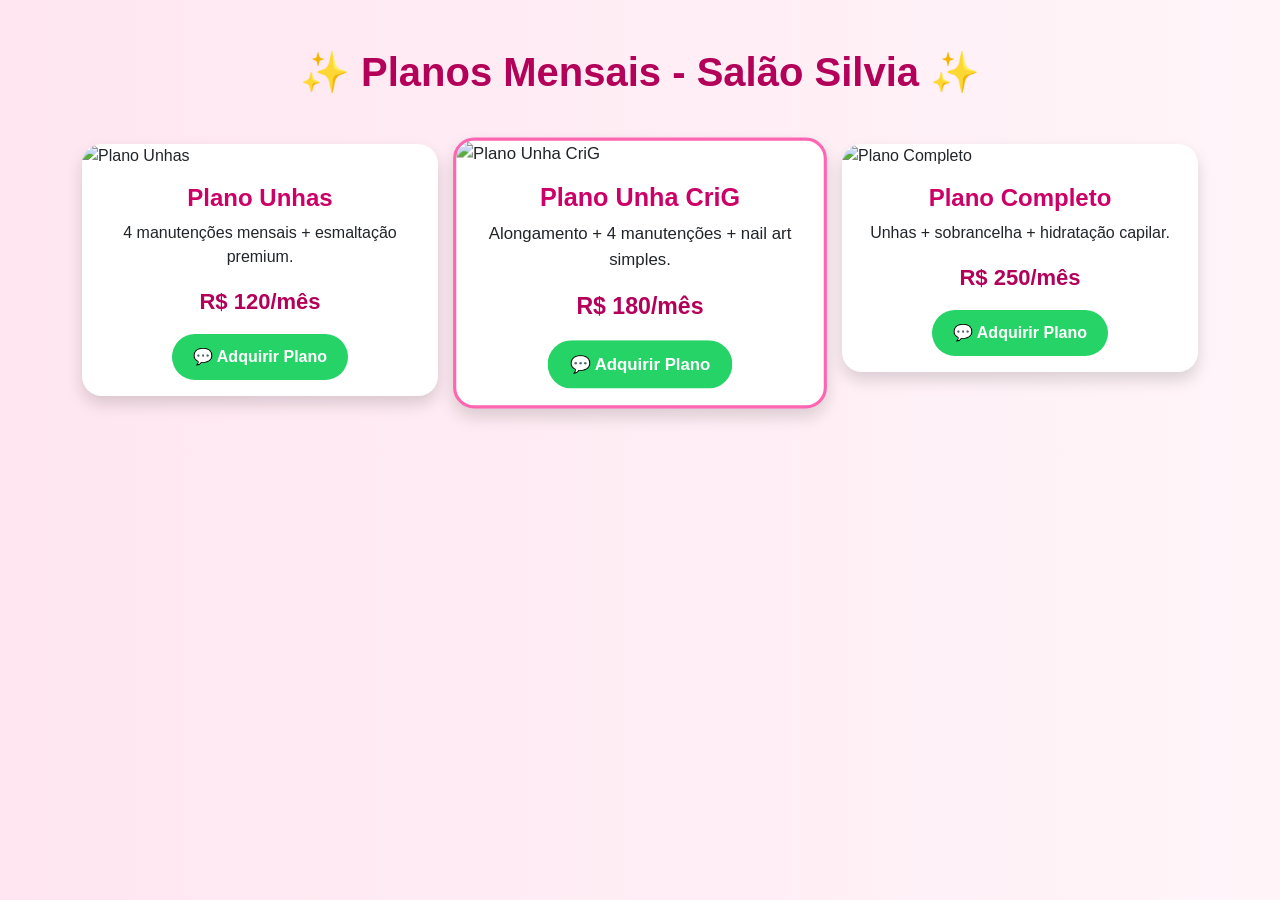
==== index.html @ c699f8d3 "Update and rename INDEX.HTML to index.html" ====
<!DOCTYPE html>
<html lang="pt-br">
<head>
  <meta charset="UTF-8">
  <title>Planos - Salão Silvia</title>
   <!-- Bootstrap -->
  <link href="https://cdn.jsdelivr.net/npm/bootstrap@5.3.2/dist/css/bootstrap.min.css" rel="stylesheet">
   <!-- CSS Personalizado -->
  <link rel="stylesheet" href="style.css">
</head>
<body>

<div class="container py-5">
  <h1 class="text-center mb-5">✨ Planos Mensais - Salão Silvia ✨</h1>

  <div class="row g-4">

    <!-- Plano Unhas -->
    <div class="col-md-4">
      <div class="card shadow">
        <img src="img/unhas.jpg" class="card-img-top" alt="Plano Unhas">
        <div class="card-body text-center">
          <h4 class="card-title">Plano Unhas</h4>
          <p>4 manutenções mensais + esmaltação premium.</p>
          <div class="price mb-3">R$ 120/mês</div>
          <a href="https://wa.me/5585999999999?text=Quero%20esse%20plano%20Silvia%20-%20Plano%20Unhas"
             class="btn btn-whatsapp">
             💬 Adquirir Plano
          </a>
        </div>
      </div>
    </div>

    <!-- Plano Unha CriG -->
    <div class="col-md-4">
      <div class="card shadow destaque">
        <img src="img/unhacrig.jpg" class="card-img-top" alt="Plano Unha CriG">
        <div class="card-body text-center">
          <h4 class="card-title">Plano Unha CriG</h4>
          <p>Alongamento + 4 manutenções + nail art simples.</p>
          <div class="price mb-3">R$ 180/mês</div>
          <a href="https://wa.me/5585999999999?text=Quero%20esse%20plano%20Silvia%20-%20Plano%20Unha%20CriG"
             class="btn btn-whatsapp">
             💬 Adquirir Plano
          </a>
        </div>
      </div>
    </div>

    <!-- Plano Completo -->
    <div class="col-md-4">
      <div class="card shadow">
        <img src="img/completo.jpg" class="card-img-top" alt="Plano Completo">
        <div class="card-body text-center">
          <h4 class="card-title">Plano Completo</h4>
          <p>Unhas + sobrancelha + hidratação capilar.</p>
          <div class="price mb-3">R$ 250/mês</div>
          <a href="https://wa.me/5585999999999?text=Quero%20esse%20plano%20Silvia%20-%20Plano%20Completo"
             class="btn btn-whatsapp">
             💬 Adquirir Plano
          </a>
        </div>
      </div>
    </div>

  </div>
</div>

</body>
</html>
---- style.css ----
body {
  background: linear-gradient(to right, #ffe6f0, #fff5f9);
  font-family: 'Segoe UI', sans-serif;
}

h1 {
  color: #b30059;
  font-weight: bold;
}

.card {
  border: none;
  border-radius: 20px;
  overflow: hidden;
  transition: 0.4s;
}

.card:hover {
  transform: translateY(-12px);
  box-shadow: 0px 15px 35px rgba(0, 0, 0, 0.15);
}

.card-title {
  color: #cc0066;
  font-weight: bold;
}

.price {
  font-size: 22px;
  font-weight: bold;
  color: #b30059;
}

.btn-whatsapp {
  background-color: #25D366;
  color: white;
  font-weight: bold;
  border-radius: 30px;
  padding: 10px 20px;
  transition: 0.3s;
}

.btn-whatsapp:hover {
  background-color: #1ebe5d;
  color: white;
}

/* Plano destaque */
.destaque {
  border: 3px solid #ff66b2;
  transform: scale(1.05);
}
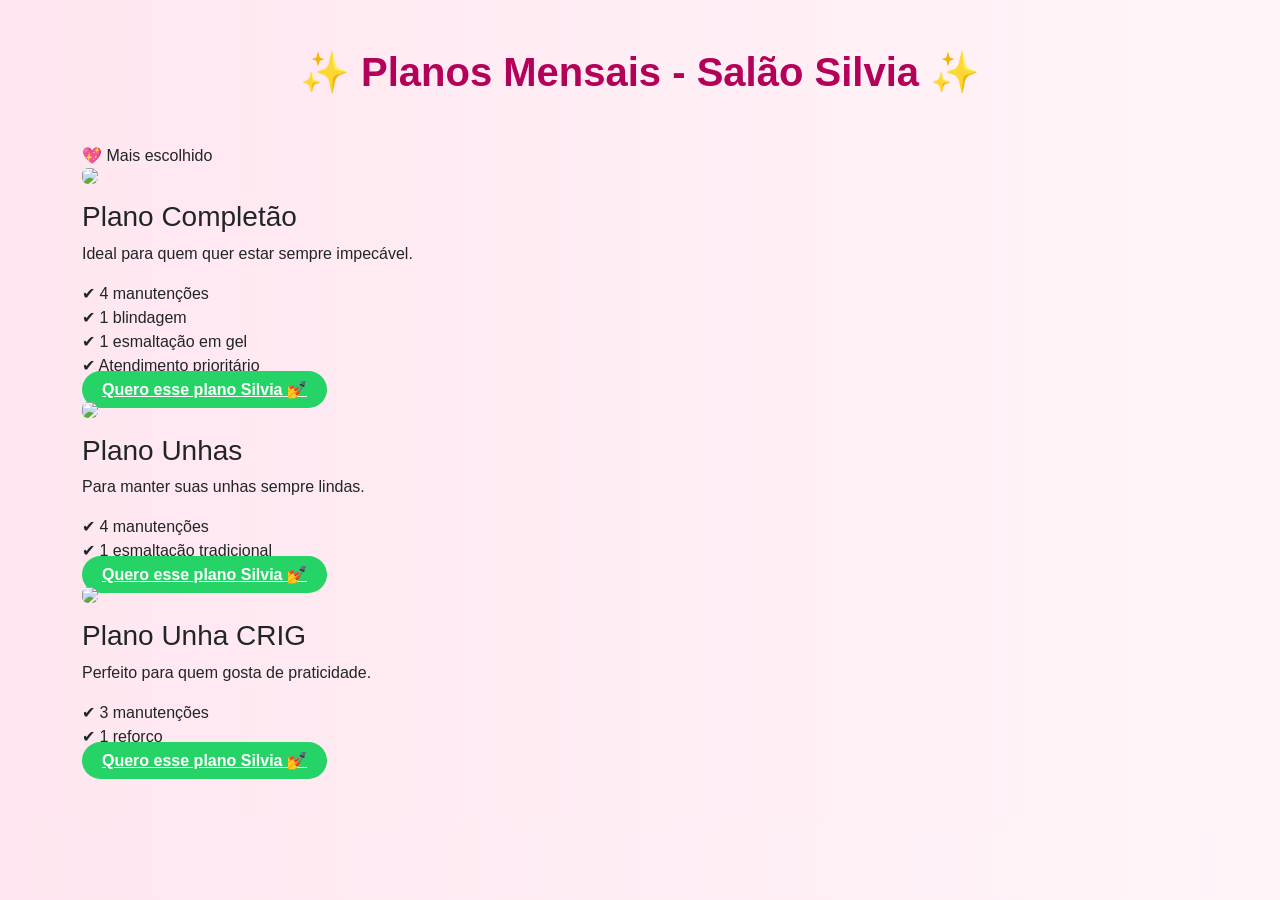
==== commit a63027e6: "Revise index.html with new plan details and layout Updated the HTML structure to include new plans a" ====
--- a/index.html
+++ b/index.html
@@ -9,61 +9,77 @@
   <link rel="stylesheet" href="style.css">
 </head>
 <body>
+  <div class="container py-5">
 
-<div class="container py-5">
-  <h1 class="text-center mb-5">✨ Planos Mensais - Salão Silvia ✨</h1>
+  <h1 class="text-center mb-5 titulo">
+    ✨ Planos Mensais - Salão Silvia ✨
+  </h1>
 
-  <div class="row g-4">
+  <!-- PLANO MAIS VENDIDO -->
+  <div class="plano-card mais-vendido">
+    <div class="tag-popular">💖 Mais escolhido</div>
+    <img src="fotos/unhas.png" class="img-fluid rounded mb-3">
 
-    <!-- Plano Unhas -->
-    <div class="col-md-4">
-      <div class="card shadow">
-        <img src="img/unhas.jpg" class="card-img-top" alt="Plano Unhas">
-        <div class="card-body text-center">
-          <h4 class="card-title">Plano Unhas</h4>
-          <p>4 manutenções mensais + esmaltação premium.</p>
-          <div class="price mb-3">R$ 120/mês</div>
-          <a href="https://wa.me/5585999999999?text=Quero%20esse%20plano%20Silvia%20-%20Plano%20Unhas"
-             class="btn btn-whatsapp">
-             💬 Adquirir Plano
-          </a>
-        </div>
-      </div>
+    <h3>Plano Completão</h3>
+    <p class="descricao">
+      Ideal para quem quer estar sempre impecável.
+    </p>
+
+    <div class="detalhes">
+      ✔ 4 manutenções <br>
+      ✔ 1 blindagem <br>
+      ✔ 1 esmaltação em gel <br>
+      ✔ Atendimento prioritário
     </div>
 
-    <!-- Plano Unha CriG -->
-    <div class="col-md-4">
-      <div class="card shadow destaque">
-        <img src="img/unhacrig.jpg" class="card-img-top" alt="Plano Unha CriG">
-        <div class="card-body text-center">
-          <h4 class="card-title">Plano Unha CriG</h4>
-          <p>Alongamento + 4 manutenções + nail art simples.</p>
-          <div class="price mb-3">R$ 180/mês</div>
-          <a href="https://wa.me/5585999999999?text=Quero%20esse%20plano%20Silvia%20-%20Plano%20Unha%20CriG"
-             class="btn btn-whatsapp">
-             💬 Adquirir Plano
-          </a>
-        </div>
-      </div>
+    <a href="https://wa.me/5585SEUNUMERO?text=Quero%20esse%20plano%20Silvia"
+       class="btn-whatsapp">
+       Quero esse plano Silvia 💅
+    </a>
+  </div>
+
+
+  <!-- PLANO UNHAS -->
+  <div class="plano-card">
+    <img src="fotos/image.png" class="img-fluid rounded mb-3">
+
+    <h3>Plano Unhas</h3>
+    <p class="descricao">
+      Para manter suas unhas sempre lindas.
+    </p>
+
+    <div class="detalhes">
+      ✔ 4 manutenções <br>
+      ✔ 1 esmaltação tradicional
     </div>
 
-    <!-- Plano Completo -->
-    <div class="col-md-4">
-      <div class="card shadow">
-        <img src="img/completo.jpg" class="card-img-top" alt="Plano Completo">
-        <div class="card-body text-center">
-          <h4 class="card-title">Plano Completo</h4>
-          <p>Unhas + sobrancelha + hidratação capilar.</p>
-          <div class="price mb-3">R$ 250/mês</div>
-          <a href="https://wa.me/5585999999999?text=Quero%20esse%20plano%20Silvia%20-%20Plano%20Completo"
-             class="btn btn-whatsapp">
-             💬 Adquirir Plano
-          </a>
-        </div>
-      </div>
+    <a href="https://wa.me/5585SEUNUMERO?text=Quero%20esse%20plano%20Silvia"
+       class="btn-whatsapp">
+       Quero esse plano Silvia 💅
+    </a>
+  </div>
+
+
+  <!-- PLANO CRIG -->
+  <div class="plano-card">
+    <img src="fotos/cabelo.png" class="img-fluid rounded mb-3">
+
+    <h3>Plano Unha CRIG</h3>
+    <p class="descricao">
+      Perfeito para quem gosta de praticidade.
+    </p>
+
+    <div class="detalhes">
+      ✔ 3 manutenções <br>
+      ✔ 1 reforço
     </div>
 
+    <a href="https://wa.me/5585SEUNUMERO?text=Quero%20esse%20plano%20Silvia"
+       class="btn-whatsapp">
+       Quero esse plano Silvia 💅
+    </a>
   </div>
+
 </div>
 
 </body>
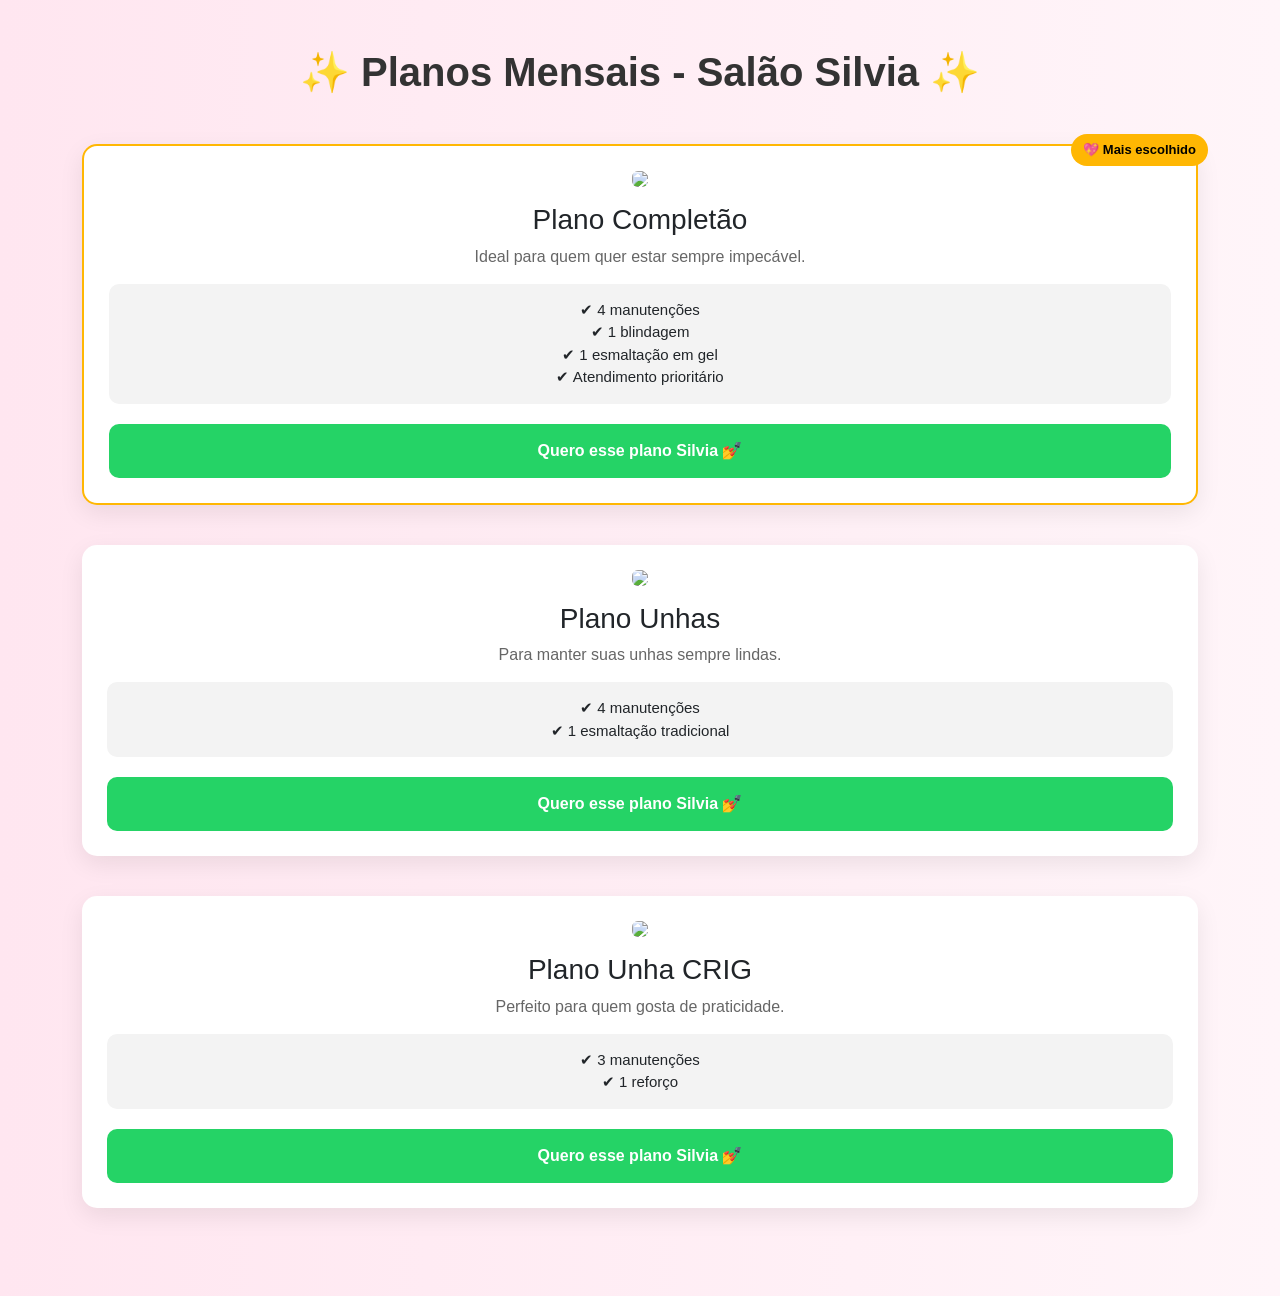
==== commit 59e1cc05: "Update index.html" ====
--- a/index.html
+++ b/index.html
@@ -2,6 +2,7 @@
 <html lang="pt-br">
 <head>
   <meta charset="UTF-8">
+  <meta name="viewport" content="width=device-width, initial-scale=1.0">
   <title>Planos - Salão Silvia</title>
    <!-- Bootstrap -->
   <link href="https://cdn.jsdelivr.net/npm/bootstrap@5.3.2/dist/css/bootstrap.min.css" rel="stylesheet">
@@ -84,3 +85,4 @@
 
 </body>
 </html>
+
--- a/style.css
+++ b/style.css
@@ -49,4 +49,73 @@
 .destaque {
   border: 3px solid #ff66b2;
   transform: scale(1.05);
-}+}
+body {
+    background-color: #f8f6f4;
+    font-family: 'Segoe UI', sans-serif;
+}
+
+.titulo {
+    font-weight: bold;
+    color: #333;
+}
+
+.plano-card {
+    background: #ffffff;
+    padding: 25px;
+    border-radius: 15px;
+    margin-bottom: 40px;
+    box-shadow: 0 8px 25px rgba(0,0,0,0.08);
+    text-align: center;
+    position: relative;
+    transition: 0.3s;
+}
+
+.plano-card:hover {
+    transform: translateY(-5px);
+}
+
+.descricao {
+    color: #666;
+    margin-bottom: 15px;
+}
+
+.detalhes {
+    background: #f3f3f3;
+    padding: 15px;
+    border-radius: 10px;
+    margin-bottom: 20px;
+    font-size: 15px;
+}
+
+.btn-whatsapp {
+    display: block;
+    background-color: #25D366;
+    color: white;
+    padding: 15px;
+    border-radius: 10px;
+    text-decoration: none;
+    font-weight: bold;
+    font-size: 16px;
+    transition: 0.3s;
+}
+
+.btn-whatsapp:hover {
+    background-color: #1ebe5d;
+}
+
+.mais-vendido {
+    border: 2px solid #ffb703;
+}
+
+.tag-popular {
+    position: absolute;
+    top: -12px;
+    right: -12px;
+    background: #ffb703;
+    color: #000;
+    padding: 6px 12px;
+    border-radius: 20px;
+    font-size: 13px;
+    font-weight: bold;
+}
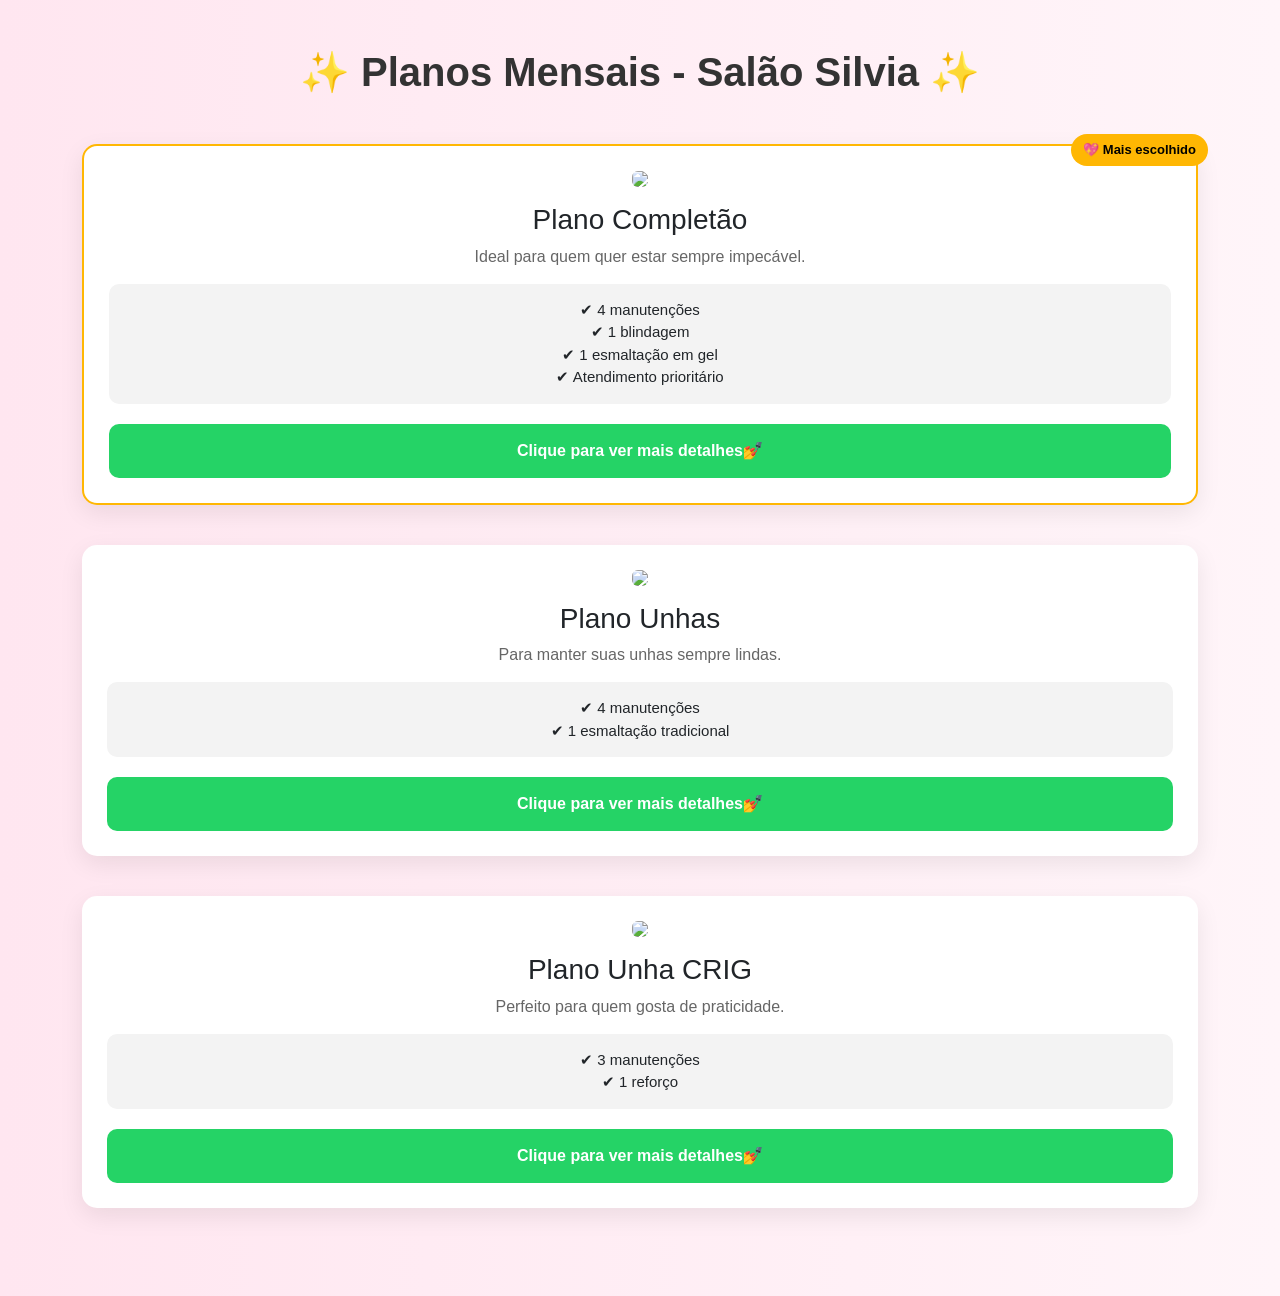
==== commit b79f173d: "Update index.html" ====
--- a/index.html
+++ b/index.html
@@ -33,9 +33,9 @@
       ✔ Atendimento prioritário
     </div>
 
-    <a href="https://wa.me/5585SEUNUMERO?text=Quero%20esse%20plano%20Silvia"
+    <a href="plano-completo.html"
        class="btn-whatsapp">
-       Quero esse plano Silvia 💅
+       Clique para ver mais detalhes💅
     </a>
   </div>
 
@@ -54,9 +54,9 @@
       ✔ 1 esmaltação tradicional
     </div>
 
-    <a href="https://wa.me/5585SEUNUMERO?text=Quero%20esse%20plano%20Silvia"
+     <a href="plano-completo.html"
        class="btn-whatsapp">
-       Quero esse plano Silvia 💅
+       Clique para ver mais detalhes💅
     </a>
   </div>
 
@@ -75,9 +75,9 @@
       ✔ 1 reforço
     </div>
 
-    <a href="https://wa.me/5585SEUNUMERO?text=Quero%20esse%20plano%20Silvia"
+     <a href="plano-completo.html"
        class="btn-whatsapp">
-       Quero esse plano Silvia 💅
+       Clique para ver mais detalhes💅
     </a>
   </div>
 
@@ -86,3 +86,5 @@
 </body>
 </html>
 
+
+
